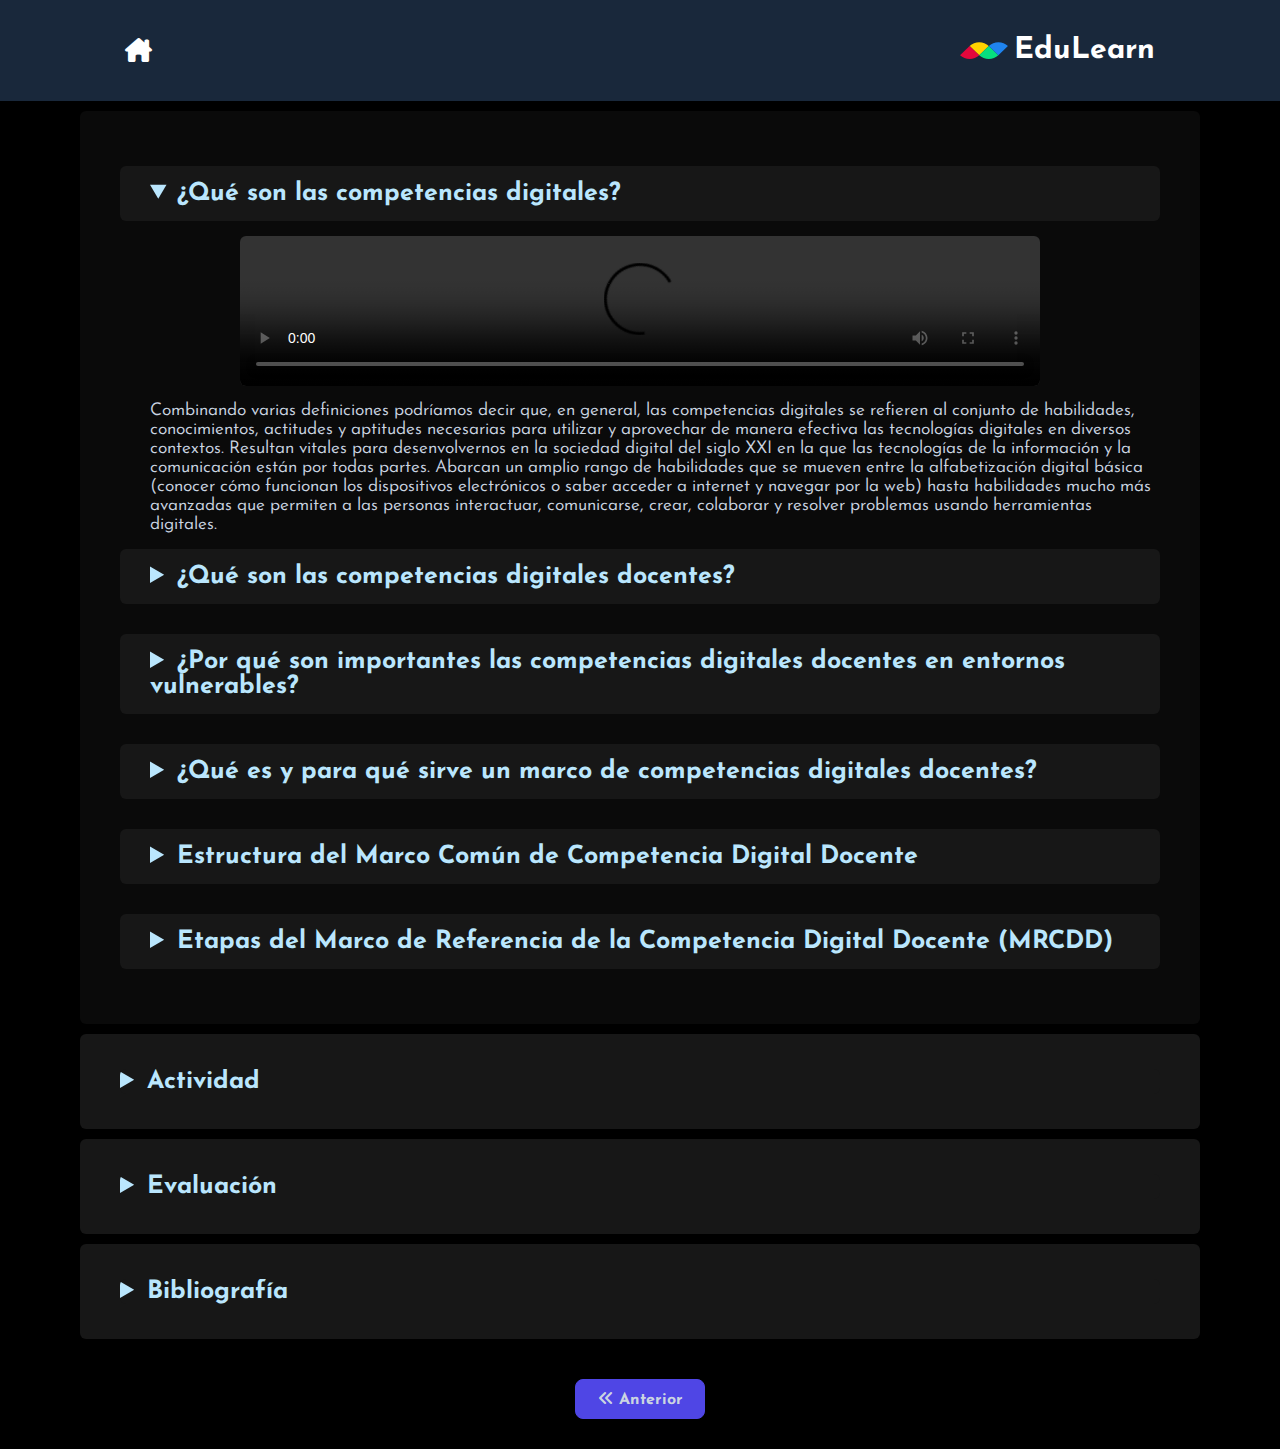
==== course.html @ 7cec5a6b "version 1.0" ====
<!DOCTYPE html>
<html lang="es">
  <head>
    <meta name="viewport" content="width=device-width, initial-scale=1.0" />
    <meta name="description" content="EduLearn, página web enfocada a capacitar temáticas innovadoras">
    <link rel="icon" type="image/png" href="images/logoipsum-226.svg">
    <title>EduLearn</title>
    <link rel="stylesheet" href="https://cdnjs.cloudflare.com/ajax/libs/font-awesome/6.5.2/css/all.min.css">
    <link rel="stylesheet" href="course.css" />
    <script src="script.js" defer></script>
  </head>
<body>

    <div class="container">
        <nav class="nav-ct">
            <div class="icon_principal">
                <a href="indexp.html">
                    <i class="fa-solid fa-house-chimney"></i>
                </a>
            </div>
      
            <div class="nav-name">
                <img src="images/logoipsum-226.svg" alt="logo_EduLearn">
                <h1>EduLearn</h1>
            </div>
        </nav>

        <div class="concept">
        <section>
            <details open>
                <summary>¿Qué son las competencias digitales?</summary>
                <div class="video">
                    <video controls src="videos/Competencias_Digitales.mp4"></video>
                </div>
                <p>Combinando varias definiciones podríamos decir que, en general, las competencias digitales se refieren al conjunto de habilidades, conocimientos, actitudes y aptitudes necesarias para utilizar y aprovechar de manera efectiva las tecnologías digitales en diversos contextos. Resultan vitales para desenvolvernos en la sociedad digital del siglo XXI en la que las tecnologías de la información y la comunicación están por todas partes. Abarcan un amplio rango de habilidades que se mueven entre la alfabetización digital básica (conocer cómo funcionan los dispositivos electrónicos o saber acceder a internet y navegar por la web) hasta habilidades mucho más avanzadas que permiten a las personas interactuar, comunicarse, crear, colaborar y resolver problemas usando herramientas digitales.
                </p>
            </details>
        </section>

        <section>
            <details>
                <summary>¿Qué son las competencias digitales docentes?</summary>
                <p>Parafraseando la definición anterior para aplicarla al contexto docente, podríamos decir que las competencias digitales docentes se refieren al conjunto de conocimientos, habilidades y actitudes que los profesores necesitan desarrollar para utilizar de manera efectiva las tecnologías digitales en su práctica educativa.</p>
                <p>Por su parte, la UNESCO las define como “las habilidades y competencias necesarias para acceder, comprender, intercambiar y crear información mediante el uso prudente de tecnologías con fines de enseñanza y aprendizaje.”</p>
                <p>El Centro de Innovación para la Educación Brasileña (CIEB), lleva su definición un poco más allá y establece que es la capacidad de acción que integra herramientas, recursos, interfaces y conocimientos tecnológicos, pedagógicos y teóricos en la planificación, en la práctica real en el aula y en la reflexión acerca de tal práctica, ante situaciones inesperadas.”</p>
            </details>
        </section>

        <section>
            <details>
                <summary>¿Por qué son importantes las competencias digitales docentes en entornos vulnerables?</summary>
                <p>La hibridación de la tecnología con la didáctica del aula es un elemento central para el progreso de los sistemas educativos de los entornos vulnerables ya que, entre otros, facilita el acceso a la educación, promueve la igualdad de oportunidades, motiva a los estudiantes, ayuda a desarrollar habilidades del siglo XXI, mejora la calidad educativa y prepara a los estudiantes para el futuro (o más bien, presente) digital. En suma: nos ayuda a cerrar la brecha digital y a proporcionar a los estudiantes en entornos vulnerables las herramientas necesarias para tener éxito en un mundo cada vez más digitalizado.</p>
                <p>Concretamente, la combinación de tecnología y pedagogía posibilita que los aprendizajes se transformen hacia:</p>
                <ol>
                    <li>Una mayor personalización y adaptación al proceso de maduración del alumno.</li>
                    <li>Mayor orientación a la práctica y un aprendizaje contextualizado (aprender haciendo)</li>
                    <li>Más incorporación de la evaluación continua y personalizada.</li>
                    <li>Mayor fomento de la colaboración real con otros, independientemente de límites temporales o espaciales.</li>
                </ol>
            </details>
        </section>

        <section>
            <details>
                <summary>¿Qué es y para qué sirve un marco de competencias digitales docentes?</summary>
                <p>Un marco de competencia digital docente es una estructura que define las competencias digitales que los docentes deben poseer en relación con el uso de la tecnología en el aula. El marco ayuda a despejar la confusión terminológica antes mencionada, pues define con precisión el “campo de juego” y hace posible que se estandarice qué significa ser un docente digitalmente competente, qué temas ha de considerar y qué niveles de empoderamiento implica.</p>
                <p>Por tanto, y entrando en detalle, un marco como el indicado debiera ser útil para:</p>
                <ul>
                    <li>Proporcionar una referencia clara y estructurada sobre las competencias digitales que los docentes deben poseer.</li>
                    <li>Orientar el desarrollo profesional de los docentes al identificar las áreas que necesitan fortalecerse.</li>
                    <li>Servir como base para evaluar y proporcionar retroalimentación sobre las competencias digitales de los docentes de cara a la formulación de políticas públicas, planes educativos y actividades de aprendizaje.</li>
                </ul>
                <p>A través de un marco de competencia digital docente se puede dar forma al proceso de empoderamiento digital de los profesores (siempre desde la innovación educativa), ya que el marco permite a los docentes estructurar e implantar prácticas pedagógicas apoyadas por las tecnologías digitales de la información y la comunicación, de un modo progresivamente innovador y motivador, y que den como resultado el incentivo y desarrollo de la participación y el aprendizaje de los estudiantes</p>
                <p>Como principal ejemplo encontramos "El Marco Común de Competencia Digital Docente" (MRCDD) es un marco de referencia para el diagnóstico y la mejora de las competencias digitales del profesorado, elaborado por el Ministerio de Educación y Formación Profesional junto con las administraciones educativas de las comunidades autónomas. Estas competencias digitales se definen como competencias que necesitan desarrollar el profesorado del siglo XXI para la integración y uso seguro y eficaz de las tecnologías digitales.</p>
            </details>
        </section>

        <section>
            <details>
                <summary>Estructura del Marco Común de Competencia Digital Docente</summary>
                <p>El MRCDD abarca seis áreas fundamentales, cada una enfocada en un aspecto clave de la integración de las tecnologías digitales en la educación. Estas áreas incluyen el Compromiso Profesional, que se centra en la comunicación y colaboración digital; Contenidos Digitales, orientado a la gestión de información; Enseñanza y Aprendizaje, que implica el uso de tecnologías en métodos pedagógicos; Evaluación y Retroalimentación, para la mejora continua del proceso educativo; Empoderamiento del Alumnado, promoviendo la inclusión y diversidad; y el Desarrollo de la Competencia Digital del Alumnado, enfocado en habilidades digitales críticas para el alumnado.</p>
                <p>Las seis áreas del Marco de Referencia de la Competencia Digital Docente y sus correspondientes competencias se organizan en tres bloques temáticos:</p>
                <div class="img_cp">
                    <img src="images/Competencias.webp" alt="competencias_digitalesd" loading="lazy">
                </div>
                <ul>
                    <li><strong>Competencias profesionales: </strong>Incluye el “Compromiso Profesional”. Este bloque se centra en el desarrollo profesional del docente en el contexto digital.</li>
                    <li><strong>Competencias pedagógicas: </strong>Comprende “Enseñanza y Aprendizaje” y “Evaluación y Retroalimentación”. Está orientado a la aplicación de tecnologías digitales en la práctica pedagógica y evaluativa.</li>
                    <li><strong>Competencias para el desarrollo de la competencia digital del alumnado: </strong>Engloba el “Empoderamiento del Alumnado” y el “Desarrollo de la Competencia Digital del Alumnado”, centrándose en el fomento de habilidades digitales del alumnado y su inclusión activa en el aprendizaje.</li>
                </ul>
            </details>
        </section>

        <section>
            <details>
                <summary>Etapas del Marco de Referencia de la Competencia Digital Docente (MRCDD)</summary>
                <p>El modelo de progresión del MRCDD para cada competencia se estructura en <strong>tres etapas</strong>, cada una con dos niveles, identificados alfanuméricamente <strong>(A1, A2, B1, B2, C1, C2)</strong>. Cada etapa y nivel representa un avance en la adquisición de competencias digitales por parte del docente, desde los fundamentos básicos hasta la innovación y liderazgo en el campo.</p>
                <div class="img_cp">
                    <img src="images/etapas_competencias.webp" alt="competencias_digitalesd" loading="lazy">
                </div>
                <p><strong>1ª Etapa (A): </strong>esta etapa corresponde al inicio en la profesión docente y al uso inicial de las tecnologías digitales en la enseñanza.</p>
                <p><strong> 2ª Etapa (B): </strong>fase de adquisición de experiencia autónoma en el uso de tecnologías digitales.</p>
                <p><strong>3ª Etapa (C): </strong>etapa caracterizada por la integración pedagógica de tecnologías digitales y la investigación e innovación.</p>
            </details>
        </section>
        </div>

        <div class="extra">
        <section>
            <details>
                <summary>Actividad</summary>
                <div class="img_cp">
                    <img src="images/sopa.avif" alt="" loading="lazy">
                </div>
            </details>
        </section>
        
        <section>
            <details>
                <summary>Evaluación</summary>
                <div class="excel">
                    <iframe src="https://docs.google.com/spreadsheets/d/1HKR9wLyF6jJkehsbuVAYWL2YKVSzTrxmluHoEzdAziQ/edit#gid=0"></iframe>
                </div>
            </details>
        </section>

        <section>
            <details>
                <summary>Bibliografía</summary>
                <p>ConIngenio Innovación. (17 de septiembre de 2021). <em>Competencias Digitales</em> [Archivo de Video]. YouTube. <a href="https://www.youtube.com/watch?v=KwoVJ2nsCz8&t=21s" target="_blank">https://www.youtube.com/watch?v=KwoVJ2nsCz8&t=21s</a></p>
                <p>Gobierno de Canarias. (2022). <em>Competencias Digitales Docentes</em>. <a href="https://www3.gobiernodecanarias.org/medusa/ecoescuela/cdd/" target="_blank">https://www3.gobiernodecanarias.org/medusa/ecoescuela/cdd/</a></p>
                <p>ProFuturo. (31 de mayo de 2023). <em>Competencias digitales docentes: guía básica</em>. <a href="https://n9.cl/apgmsd" target="_blank">https://n9.cl/apgmsd</a></p>
                <p>Intef. (s.f.). <em>Competencias Digitales Educativa</em>. <a href="https://intef.es/competencia-digital-educativa/competencia-digital-docente/" target="_blank">https://intef.es/competencia-digital-educativa/competencia-digital-docente/</a></p>
            </details>
        </section>
        </div>

        <div class="btn-continue">
            <a href="description_course.html">
                <button><i class="fa-solid fa-angles-left"></i> Anterior</button>
            </a>
        </div>

    </div>
    
</body>
</html>
---- course.css ----
@import url('https://fonts.googleapis.com/css2?family=Josefin+Sans:ital,wght@0,100..700;1,100..700&display=swap');

*{
    margin: 0;
    padding: 0;
    box-sizing: border-box;
    font-family: "Josefin Sans", sans-serif;
}

html{
    scroll-behavior: smooth;
}

body{
    background: #000;
    color: #FFF;
}

a{
    color: #cbd5e1;
}

ol, ul{
    margin: 0; 
    padding-left: 60px; 
}

h1, summary{
    color: #bae6fd;
    margin-bottom: 15px;
    margin-top: 15px;
    font-size: 25px;
    font-weight: bold;
}

.extra summary{
    margin: 15px 0;
    padding: 0;

}

p{
    padding-left: 30px; 
}

p, li{
    color: #cbd5e1;
    font-weight: 360;
    font-size: 17.5px;
    margin-bottom: 8px;
    line-height: 19px;
}

.video, 
.excel,
.img_cp{
    display: flex;
    justify-content: center;
    align-items: center;
    box-sizing: border-box;
    margin-bottom: 15px;
    width: 100%;
}

video {
    width: 100%;
    height: auto;
    max-width: 800px;
    border-radius: 6px;
}

iframe{
    width: 100%;
    height: auto;
    max-width: 1000px;
    min-height: 900px;
    border-radius: 8px;
}

.img_cp img{
    width: 100%;
    height: auto;
    max-width: 800px;
    border-radius: 6px;
}
/*Barra de navegación*/
.nav-ct {
    background-color: #19283B;
    width: 100%;
    padding: 20px 125px;
    color: #FFf;
    display: flex;
    align-items: center;
    justify-content: space-between;
  }

.icon_principal a i{
    font-size: 1.5rem;
    color: #FFF;
}

.nav-name img{
    width: 50px;
}

.nav-name {
    display: flex;
    align-items: center;
    gap: 5px;
  }

.nav-name h1{
    font-size: 30px;
    color: #FFF;
}


/*button*/
.btn-continue{
    display: flex;
    align-items: center;
    justify-content: center;
}

.btn-continue button{
    color: #cbd5e1;
    background-color: #4f46e5;
    width: 130px;
    height: 40px;
    margin: 30px 0;
    font-size: 16px;
    font-weight: bold;
    border-radius: 8px;
    border: 1px solid #4f46e5;
    cursor: pointer;
}

.btn-continue button:hover {
    opacity: 0.8; 
}

/*Concept*/
.concept{
    background-color:#0a0a0a;
    align-items: center;
    justify-content: center;
    border-radius: 6px;
    text-align: left;
    padding: 40px 40px;
    margin: 10px 80px;
    overflow: hidden;
}

.extra section{
    background-color:#171717;
    align-items: center;
    justify-content: center;
    border-radius: 6px;
    text-align: left;
    padding: 20px 40px;
    margin: 10px 80px;
    overflow: hidden;
}

summary{
    background-color:#171717;
    padding: 15px 30px;
    border-radius: 6px;
    overflow: hidden;
    text-overflow: ellipsis;
}
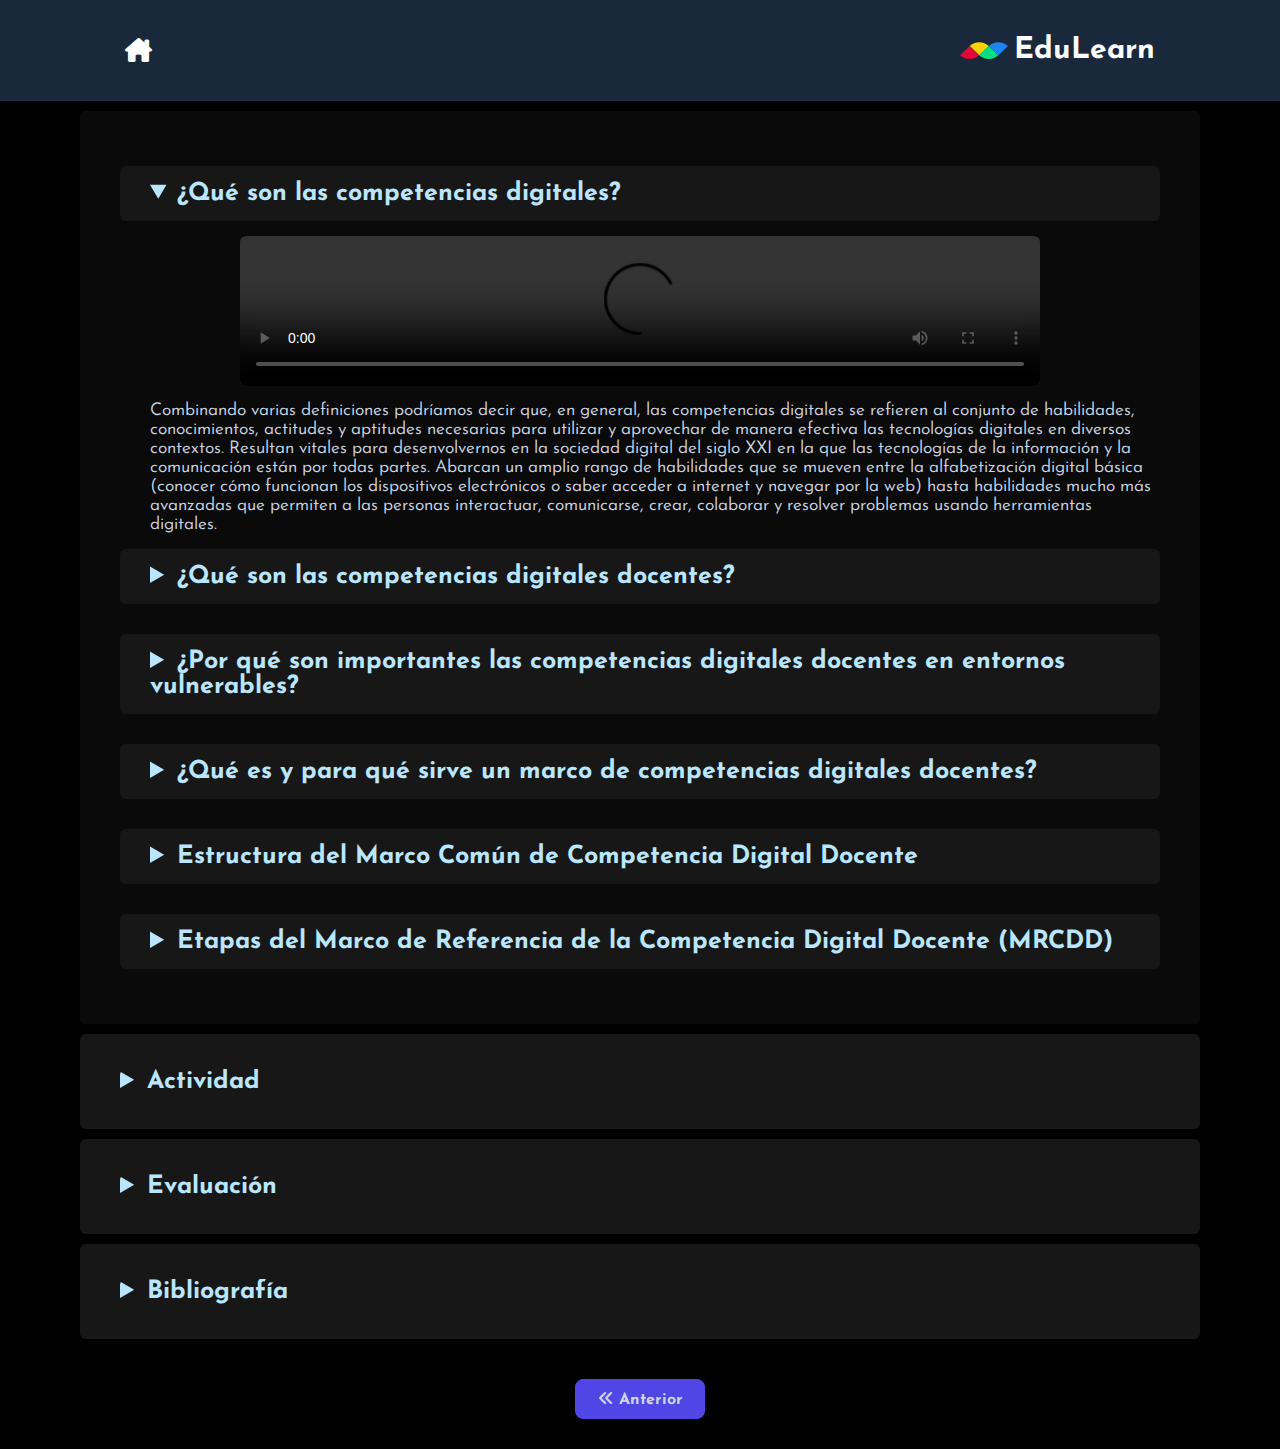
==== commit f3ac73e0: "Version 1.0" ====
--- a/course.html
+++ b/course.html
@@ -14,7 +14,7 @@
     <div class="container">
         <nav class="nav-ct">
             <div class="icon_principal">
-                <a href="indexp.html">
+                <a href="index.html">
                     <i class="fa-solid fa-house-chimney"></i>
                 </a>
             </div>
